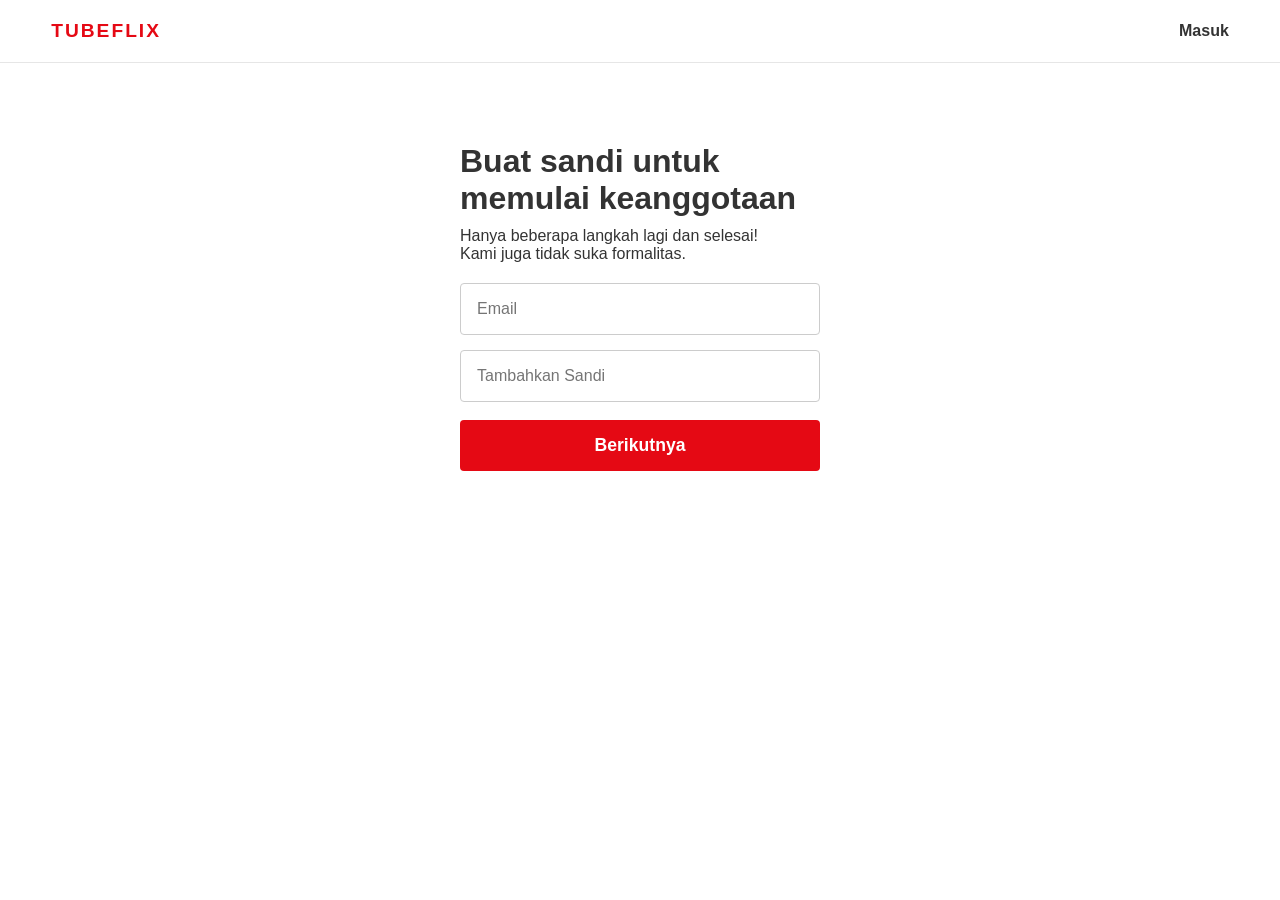
==== signup.html @ f5691da1 "Menambahkan Semua File" ====
<!DOCTYPE html>
<html lang="id">
<head>
    <meta charset="UTF-8">
    <title>Daftar - Tubeflix</title>
    <link rel="stylesheet" href="style.css">
    <style>
        .signup-body { background: white; color: #333; }
        .signup-nav { border-bottom: 1px solid #e6e6e6; background: white; }
        .signup-nav .logo { color: var(--primary-color); }
        .signup-nav a { color: #333; font-weight: bold; font-size: 1.2rem; }
        .signup-container { max-width: 400px; margin: 50px auto; padding: 20px; }
    </style>
</head>
<body class="signup-body">
    <nav class="signup-nav" style="display:flex; justify-content:space-between; padding: 20px 4%;">
        <a href="index.html" class="logo">TUBEFLIX</a>
        <a href="login.html" style="color:#333; font-size: 1rem; align-self:center;">Masuk</a>
    </nav>

    <div class="signup-container">
        <!-- <p style="font-size: 0.9rem; color: #666;">LANGKAH 1 DARI 3</p> -->
        <h2 style="font-size: 2rem; margin: 10px 0;">Buat sandi untuk memulai keanggotaan</h2>
        <p style="margin-bottom: 20px;">Hanya beberapa langkah lagi dan selesai!<br>Kami juga tidak suka formalitas.</p>

        <form action="browse.html">
            <div class="input-group">
                <input type="email" placeholder="Email" style="background: white; border: 1px solid #ccc; color: black;" required>
                <input type="password" placeholder="Tambahkan Sandi" style="background: white; border: 1px solid #ccc; color: black;" required>
            </div>
            <br>
            <button type="submit" class="btn-red" style="width: 100%; padding: 15px; font-size: 1.1rem;">Berikutnya</button>
        </form>
    </div>
</body>
</html>
---- style.css ----
/* Reset & Variables */
:root {
    --primary-color: #e50914; /* Merah Netflix */
    --dark-bg: #141414;
    --light-text: #fff;
    --gray-text: #b3b3b3;
    --input-bg: #333;
}

* {
    box-sizing: border-box;
    margin: 0;
    padding: 0;
    font-family: 'Helvetica Neue', Helvetica, Arial, sans-serif;
}

body {
    background-color: var(--dark-bg);
    color: var(--light-text);
}

a {
    text-decoration: none;
    color: var(--light-text);
}

/* Header / Navbar Style */
header {
    display: flex;
    justify-content: space-between;
    align-items: center;
    padding: 20px 4%;
    background: linear-gradient(to bottom, rgba(0,0,0,0.7) 10%, rgba(0,0,0,0));
    position: fixed;
    top: 0;
    width: 100%;
    z-index: 100;
}

.logo {
    color: var(--primary-color);
    font-size: 2.5rem;
    font-weight: bold;
    text-transform: uppercase;
    letter-spacing: 2px;
}

.btn-red {
    background-color: var(--primary-color);
    color: white;
    padding: 8px 16px;
    border-radius: 4px;
    border: none;
    cursor: pointer;
    font-weight: bold;
}

.btn-red:hover {
    background-color: #f40612;
}

/* Container General */
.container {
    padding: 80px 4%;
}

/* Forms (Login & Signup) */
.form-wrapper {
    background-image: linear-gradient(rgba(0,0,0,0.5), rgba(0,0,0,0.5)), url('https://assets.nflxext.com/ffe/siteui/vlv3/f841d4c7-10e1-40af-bcae-07a3f8dc141a/f6d7434e-d6de-4185-a6d4-c77a2d08737b/US-en-20220502-popsignuptwoweeks-perspective_alpha_website_medium.jpg');
    background-size: cover;
    height: 100vh;
    display: flex;
    align-items: center;
    justify-content: center;
}

.form-box {
    background-color: rgba(0,0,0,0.75);
    padding: 60px;
    border-radius: 8px;
    width: 450px;
    max-width: 100%;
}

.form-box h2 {
    margin-bottom: 20px;
    font-size: 2rem;
}

.input-group {
    display: flex;
    flex-direction: column;
    gap: 15px;
}

input {
    background: var(--input-bg);
    border: none;
    border-radius: 4px;
    color: white;
    padding: 16px;
    font-size: 1rem;
}

.form-help {
    display: flex;
    justify-content: space-between;
    margin-top: 10px;
    font-size: 0.8rem;
    color: var(--gray-text);
}

/* Movie Grid (Browse Page) */
.movie-row {
    margin-bottom: 40px;
}

.movie-row h3 {
    margin-bottom: 10px;
    margin-left: 10px;
}

.row-posters {
    display: flex;
    overflow-y: hidden;
    overflow-x: scroll;
    padding: 20px;
    gap: 10px;
}

.row-posters::-webkit-scrollbar {
    display: none;
}

.poster {
    width: 200px;
    height: 300px; /* Rasio poster */
    background-color: #222;
    border-radius: 4px;
    transition: transform 450ms;
    display: flex;
    align-items: center;
    justify-content: center;
    font-size: 2rem;
    font-weight: bold;
    color: #444;
    flex-shrink: 0; /* Agar tidak mengecil */
}

.poster:hover {
    transform: scale(1.08);
    background-color: #333;
    color: white;
}

/* Account Page */
.account-container {
    max-width: 800px;
    margin: 100px auto;
}

.account-section {
    border-top: 1px solid #333;
    padding: 20px 0;
    display: flex;
    justify-content: space-between;
}


.nav-left {
    display: flex;
    align-items: center;
    gap: 20px;
}

.nav-link {
    color: #e5e5e5;
    font-size: 0.9rem;
    transition: color 0.3s;
}

.nav-link:hover {
    color: #b3b3b3;
}

.nav-link.active {
    color: white;
    font-weight: bold;
    cursor: default;
}

.grid-wrapper {
    padding: 100px 4% 40px 4%;
}

.grid-container {
    display: flex;
    flex-wrap: wrap;
    gap: 10px;
    margin-top: 20px;
}

.grid-container .poster {
    margin-bottom: 20px;
}
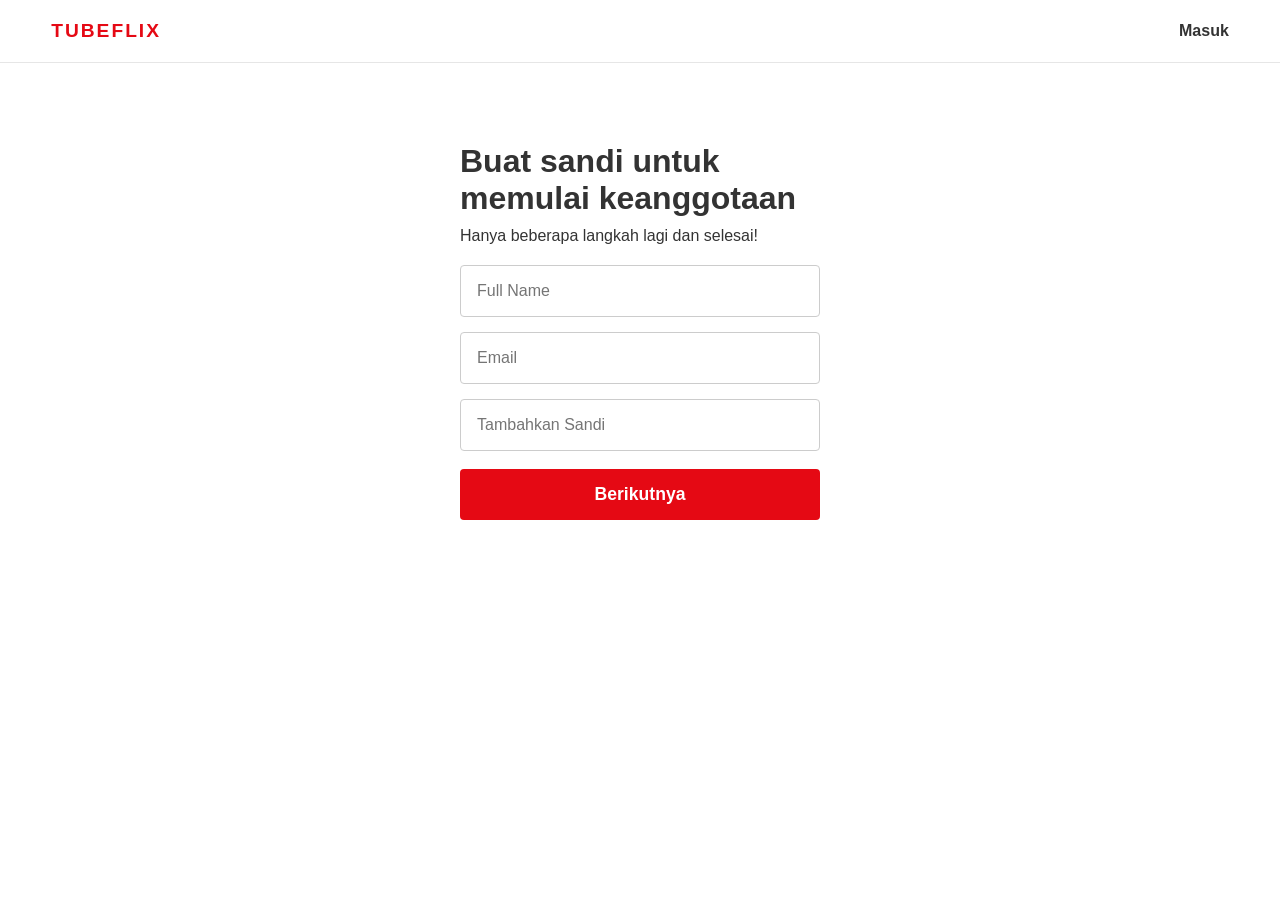
==== commit 1cdff37c: "Menambahkan input pada form daftar" ====
--- a/signup.html
+++ b/signup.html
@@ -21,10 +21,11 @@
     <div class="signup-container">
         <!-- <p style="font-size: 0.9rem; color: #666;">LANGKAH 1 DARI 3</p> -->
         <h2 style="font-size: 2rem; margin: 10px 0;">Buat sandi untuk memulai keanggotaan</h2>
-        <p style="margin-bottom: 20px;">Hanya beberapa langkah lagi dan selesai!<br>Kami juga tidak suka formalitas.</p>
+        <p style="margin-bottom: 20px;">Hanya beberapa langkah lagi dan selesai!</p>
 
         <form action="browse.html">
             <div class="input-group">
+                <input type="fullname" placeholder="Full Name" style="background: white; border: 1px solid #ccc; color: black;" required>
                 <input type="email" placeholder="Email" style="background: white; border: 1px solid #ccc; color: black;" required>
                 <input type="password" placeholder="Tambahkan Sandi" style="background: white; border: 1px solid #ccc; color: black;" required>
             </div>
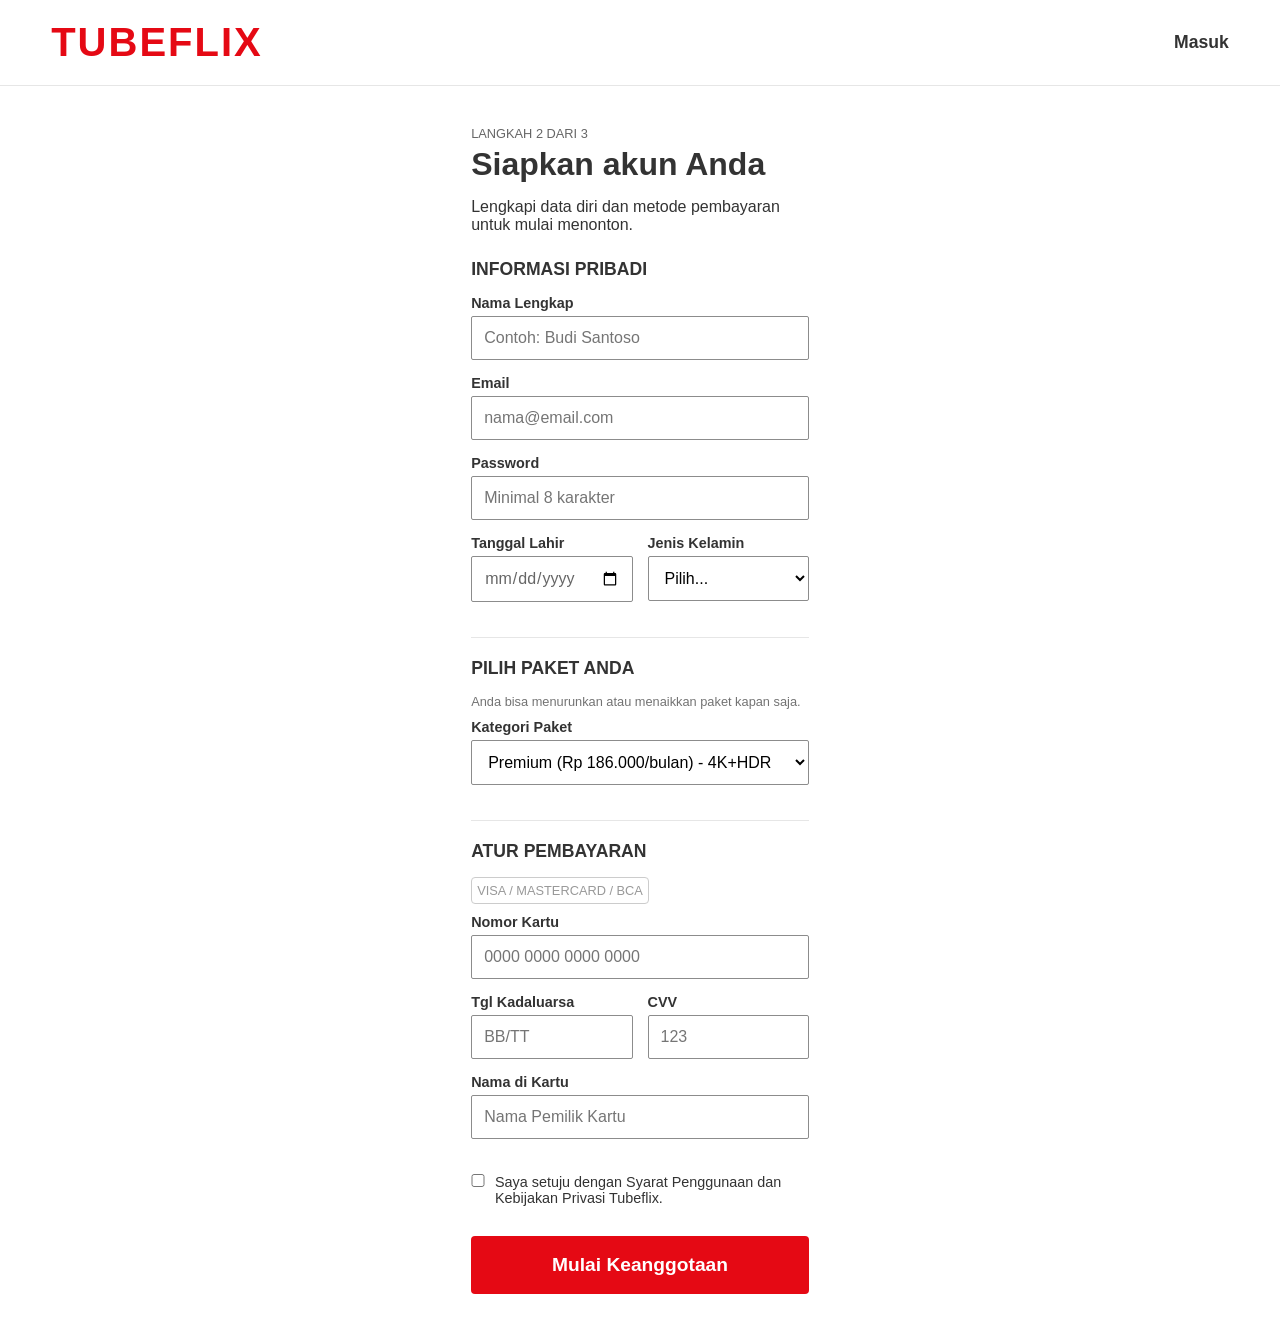
==== commit 8777916f: "Update style.css and signup.html file" ====
--- a/signup.html
+++ b/signup.html
@@ -2,35 +2,100 @@
 <html lang="id">
 <head>
     <meta charset="UTF-8">
-    <title>Daftar - Tubeflix</title>
+    <title>Selesaikan Pendaftaran - Tubeflix</title>
     <link rel="stylesheet" href="style.css">
     <style>
         .signup-body { background: white; color: #333; }
         .signup-nav { border-bottom: 1px solid #e6e6e6; background: white; }
-        .signup-nav .logo { color: var(--primary-color); }
-        .signup-nav a { color: #333; font-weight: bold; font-size: 1.2rem; }
-        .signup-container { max-width: 400px; margin: 50px auto; padding: 20px; }
+        .signup-nav .logo { color: var(--primary-color); text-decoration: none; font-size: 2.5rem; font-weight: bold;}
+        .signup-container { max-width: 440px; margin: 20px auto; padding: 20px 4%; }
+        
+        /* Ikon Kartu Kredit Sederhana dengan CSS */
+        .cc-icons { font-size: 0.8rem; color: #999; border: 1px solid #ccc; padding: 5px; display: inline-block; border-radius: 4px; margin-bottom: 10px;}
     </style>
 </head>
 <body class="signup-body">
-    <nav class="signup-nav" style="display:flex; justify-content:space-between; padding: 20px 4%;">
+    <nav class="signup-nav" style="padding: 20px 4%; display:flex; justify-content:space-between; align-items: center;">
         <a href="index.html" class="logo">TUBEFLIX</a>
-        <a href="login.html" style="color:#333; font-size: 1rem; align-self:center;">Masuk</a>
+        <a href="login.html" style="color:#333; font-weight:bold; font-size: 1.1rem; text-decoration:none;">Masuk</a>
     </nav>
 
     <div class="signup-container">
-        <!-- <p style="font-size: 0.9rem; color: #666;">LANGKAH 1 DARI 3</p> -->
-        <h2 style="font-size: 2rem; margin: 10px 0;">Buat sandi untuk memulai keanggotaan</h2>
-        <p style="margin-bottom: 20px;">Hanya beberapa langkah lagi dan selesai!</p>
+        <p style="font-size: 0.8rem; color: #666;">LANGKAH 2 DARI 3</p>
+        <h2 style="font-size: 2rem; margin: 5px 0 15px 0;">Siapkan akun Anda</h2>
+        <p style="margin-bottom: 25px; color: #333;">Lengkapi data diri dan metode pembayaran untuk mulai menonton.</p>
 
         <form action="browse.html">
-            <div class="input-group">
-                <input type="fullname" placeholder="Full Name" style="background: white; border: 1px solid #ccc; color: black;" required>
-                <input type="email" placeholder="Email" style="background: white; border: 1px solid #ccc; color: black;" required>
-                <input type="password" placeholder="Tambahkan Sandi" style="background: white; border: 1px solid #ccc; color: black;" required>
+            
+            <div class="section-title">Informasi Pribadi</div>
+            
+            <label>Nama Lengkap</label>
+            <input type="text" placeholder="Contoh: Budi Santoso" required>
+
+            <label>Email</label>
+            <input type="email" placeholder="nama@email.com" required>
+
+            <label>Password</label>
+            <input type="password" placeholder="Minimal 8 karakter" required>
+
+            <div class="form-row">
+                <div class="form-col">
+                    <label>Tanggal Lahir</label>
+                    <input type="date" required style="color: #666;"> 
+                </div>
+                <div class="form-col">
+                    <label>Jenis Kelamin</label>
+                    <select required>
+                        <option value="">Pilih...</option>
+                        <option value="pria">Pria</option>
+                        <option value="wanita">Wanita</option>
+                        <option value="lainnya">Lainnya</option>
+                    </select>
+                </div>
             </div>
-            <br>
-            <button type="submit" class="btn-red" style="width: 100%; padding: 15px; font-size: 1.1rem;">Berikutnya</button>
+
+            <div class="form-section">
+                <div class="section-title">Pilih Paket Anda</div>
+                <p class="helper-text">Anda bisa menurunkan atau menaikkan paket kapan saja.</p>
+                
+                <label>Kategori Paket</label>
+                <select required>
+                    <option value="basic">Basic (Rp 65.000/bulan) - 720p</option>
+                    <option value="standard">Standard (Rp 120.000/bulan) - 1080p</option>
+                    <option value="premium" selected>Premium (Rp 186.000/bulan) - 4K+HDR</option>
+                </select>
+            </div>
+
+            <div class="form-section">
+                <div class="section-title">Atur Pembayaran</div>
+                <div class="cc-icons">VISA / MASTERCARD / BCA</div>
+
+                <label>Nomor Kartu</label>
+                <input type="text" placeholder="0000 0000 0000 0000" maxlength="19" required>
+
+                <div class="form-row">
+                    <div class="form-col">
+                        <label>Tgl Kadaluarsa</label>
+                        <input type="text" placeholder="BB/TT" maxlength="5" required>
+                    </div>
+                    <div class="form-col">
+                        <label>CVV</label>
+                        <input type="text" placeholder="123" maxlength="3" required>
+                    </div>
+                </div>
+                
+                <label>Nama di Kartu</label>
+                <input type="text" placeholder="Nama Pemilik Kartu" required>
+            </div>
+
+            <div style="margin: 20px 0; font-size: 0.85rem; color: #737373;">
+                <label style="font-weight: normal; display: flex; gap: 10px; align-items: flex-start;">
+                    <input type="checkbox" required style="width: 20px; margin: 0;">
+                    <span>Saya setuju dengan Syarat Penggunaan dan Kebijakan Privasi Tubeflix.</span>
+                </label>
+            </div>
+
+            <button type="submit" class="btn-red" style="width: 100%; padding: 18px; font-size: 1.2rem; margin-top: 10px;">Mulai Keanggotaan</button>
         </form>
     </div>
 </body>
--- a/style.css
+++ b/style.css
@@ -202,4 +202,60 @@
 
 .grid-container .poster {
     margin-bottom: 20px;
+}
+
+label {
+    display: block;
+    margin-bottom: 5px;
+    font-weight: bold;
+    color: #333;
+    font-size: 0.9rem;
+}
+
+.signup-container input, 
+.signup-container select {
+    width: 100%;
+    padding: 12px;
+    margin-bottom: 15px;
+    border: 1px solid #8c8c8c;
+    border-radius: 2px;
+    font-size: 1rem;
+    background: white;
+    color: black;
+}
+
+.signup-container input:focus,
+.signup-container select:focus {
+    border-color: #0071eb;
+    outline: none;
+}
+
+.form-row {
+    display: flex;
+    gap: 15px;
+}
+
+.form-col {
+    flex: 1;
+}
+
+.form-section {
+    margin-top: 20px;
+    margin-bottom: 10px;
+    padding-top: 20px;
+    border-top: 1px solid #e6e6e6;
+}
+
+.section-title {
+    font-size: 1.1rem;
+    color: #333;
+    margin-bottom: 15px;
+    text-transform: uppercase;
+    font-weight: bold;
+}
+
+.helper-text {
+    font-size: 0.8rem;
+    color: #737373;
+    margin-bottom: 10px;
 }
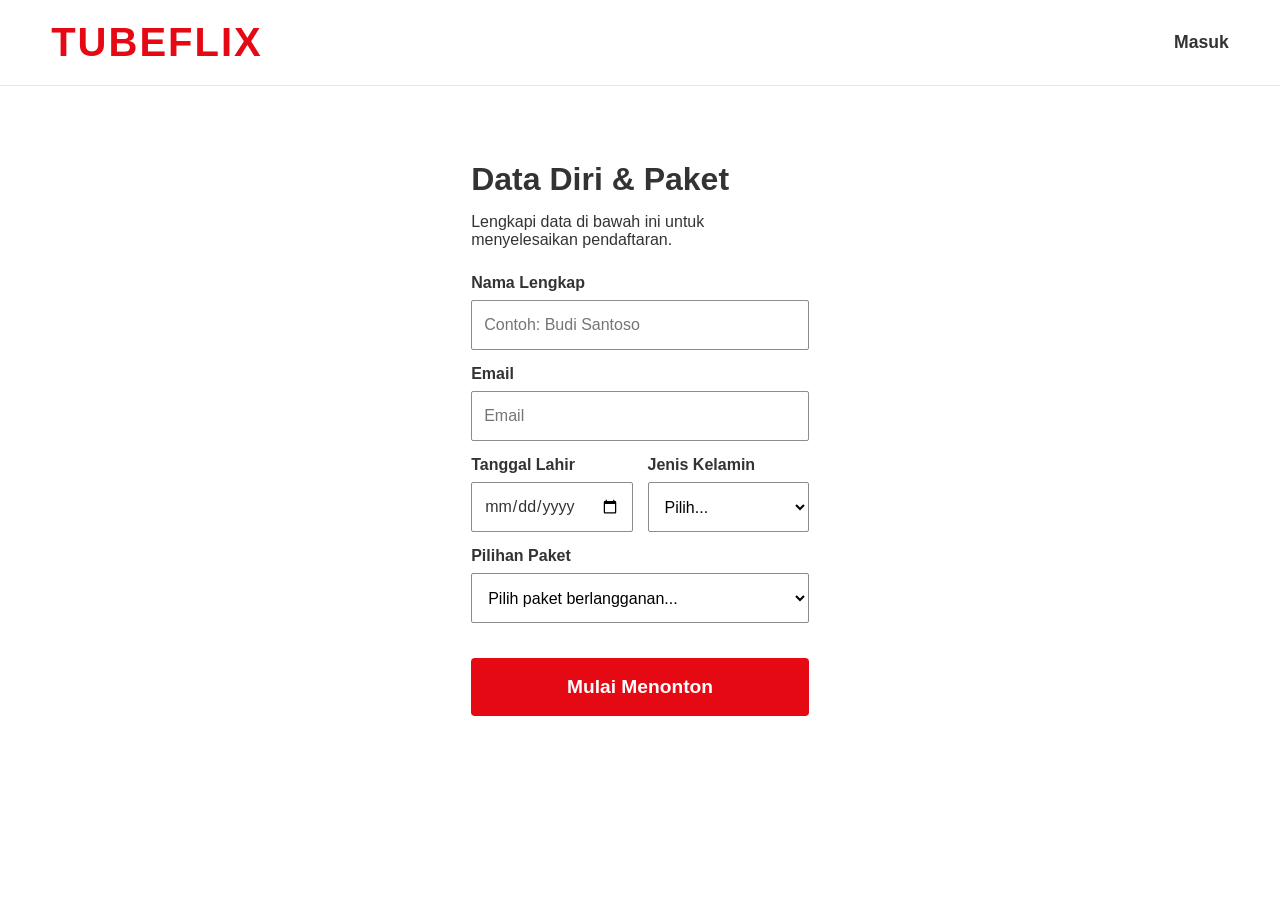
==== commit 5de7d978: "modify style.css and signup.html file" ====
--- a/signup.html
+++ b/signup.html
@@ -2,16 +2,33 @@
 <html lang="id">
 <head>
     <meta charset="UTF-8">
-    <title>Selesaikan Pendaftaran - Tubeflix</title>
+    <title>Lengkapi Data - Tubeflix</title>
     <link rel="stylesheet" href="style.css">
     <style>
+        /* Style spesifik halaman ini */
         .signup-body { background: white; color: #333; }
         .signup-nav { border-bottom: 1px solid #e6e6e6; background: white; }
         .signup-nav .logo { color: var(--primary-color); text-decoration: none; font-size: 2.5rem; font-weight: bold;}
-        .signup-container { max-width: 440px; margin: 20px auto; padding: 20px 4%; }
+        .signup-container { max-width: 440px; margin: 50px auto; padding: 20px 4%; }
         
-        /* Ikon Kartu Kredit Sederhana dengan CSS */
-        .cc-icons { font-size: 0.8rem; color: #999; border: 1px solid #ccc; padding: 5px; display: inline-block; border-radius: 4px; margin-bottom: 10px;}
+        /* Overwrite style input agar background putih (khusus halaman ini) */
+        .signup-container input, 
+        .signup-container select {
+            width: 100%;
+            padding: 12px;
+            margin-bottom: 15px;
+            border: 1px solid #8c8c8c;
+            border-radius: 2px;
+            font-size: 1rem;
+            background: white;
+            color: black;
+        }
+        
+        /* Layout 2 kolom untuk tanggal lahir & gender */
+        .form-row { display: flex; gap: 15px; }
+        .form-col { flex: 1; }
+        
+        label { font-weight: bold; display: block; margin-bottom: 5px; }
     </style>
 </head>
 <body class="signup-body">
@@ -21,27 +38,22 @@
     </nav>
 
     <div class="signup-container">
-        <p style="font-size: 0.8rem; color: #666;">LANGKAH 2 DARI 3</p>
-        <h2 style="font-size: 2rem; margin: 5px 0 15px 0;">Siapkan akun Anda</h2>
-        <p style="margin-bottom: 25px; color: #333;">Lengkapi data diri dan metode pembayaran untuk mulai menonton.</p>
+        <!-- <p style="font-size: 0.8rem; color: #666;">LANGKAH 2 DARI 2</p> -->
+        <h2 style="font-size: 2rem; margin: 5px 0 15px 0;">Data Diri & Paket</h2>
+        <p style="margin-bottom: 25px; color: #333;">Lengkapi data di bawah ini untuk menyelesaikan pendaftaran.</p>
 
         <form action="browse.html">
-            
-            <div class="section-title">Informasi Pribadi</div>
             
             <label>Nama Lengkap</label>
             <input type="text" placeholder="Contoh: Budi Santoso" required>
 
             <label>Email</label>
-            <input type="email" placeholder="nama@email.com" required>
-
-            <label>Password</label>
-            <input type="password" placeholder="Minimal 8 karakter" required>
+            <input type="email" placeholder="Email" required>
 
             <div class="form-row">
                 <div class="form-col">
                     <label>Tanggal Lahir</label>
-                    <input type="date" required style="color: #666;"> 
+                    <input type="date" required style="color: #333;"> 
                 </div>
                 <div class="form-col">
                     <label>Jenis Kelamin</label>
@@ -54,48 +66,16 @@
                 </div>
             </div>
 
-            <div class="form-section">
-                <div class="section-title">Pilih Paket Anda</div>
-                <p class="helper-text">Anda bisa menurunkan atau menaikkan paket kapan saja.</p>
-                
-                <label>Kategori Paket</label>
-                <select required>
-                    <option value="basic">Basic (Rp 65.000/bulan) - 720p</option>
-                    <option value="standard">Standard (Rp 120.000/bulan) - 1080p</option>
-                    <option value="premium" selected>Premium (Rp 186.000/bulan) - 4K+HDR</option>
-                </select>
-            </div>
+            <label>Pilihan Paket</label>
+            <select required>
+                <option value="" disabled selected>Pilih paket berlangganan...</option>
+                <option value="mobile">Ponsel (Rp 54.000/bulan) - 480p</option>
+                <option value="basic">Dasar (Rp 120.000/bulan) - 720p</option>
+                <option value="standard">Standar (Rp 153.000/bulan) - 1080p</option>
+                <option value="premium">Premium (Rp 186.000/bulan) - 4K HDR</option>
+            </select>
 
-            <div class="form-section">
-                <div class="section-title">Atur Pembayaran</div>
-                <div class="cc-icons">VISA / MASTERCARD / BCA</div>
-
-                <label>Nomor Kartu</label>
-                <input type="text" placeholder="0000 0000 0000 0000" maxlength="19" required>
-
-                <div class="form-row">
-                    <div class="form-col">
-                        <label>Tgl Kadaluarsa</label>
-                        <input type="text" placeholder="BB/TT" maxlength="5" required>
-                    </div>
-                    <div class="form-col">
-                        <label>CVV</label>
-                        <input type="text" placeholder="123" maxlength="3" required>
-                    </div>
-                </div>
-                
-                <label>Nama di Kartu</label>
-                <input type="text" placeholder="Nama Pemilik Kartu" required>
-            </div>
-
-            <div style="margin: 20px 0; font-size: 0.85rem; color: #737373;">
-                <label style="font-weight: normal; display: flex; gap: 10px; align-items: flex-start;">
-                    <input type="checkbox" required style="width: 20px; margin: 0;">
-                    <span>Saya setuju dengan Syarat Penggunaan dan Kebijakan Privasi Tubeflix.</span>
-                </label>
-            </div>
-
-            <button type="submit" class="btn-red" style="width: 100%; padding: 18px; font-size: 1.2rem; margin-top: 10px;">Mulai Keanggotaan</button>
+            <button type="submit" class="btn-red" style="width: 100%; padding: 18px; font-size: 1.2rem; margin-top: 20px;">Mulai Menonton</button>
         </form>
     </div>
 </body>
--- a/style.css
+++ b/style.css
@@ -204,27 +204,45 @@
     margin-bottom: 20px;
 }
 
-label {
+
+.signup-body {
+    background-color: #ffffff;
+    color: #333333;
+}
+
+.signup-nav {
+    border-bottom: 1px solid #e6e6e6;
+    background-color: #ffffff;
+}
+
+.signup-container {
+    max-width: 440px;
+    margin: 0 auto;
+    padding: 60px 20px;
+}
+
+.signup-container label {
     display: block;
-    margin-bottom: 5px;
-    font-weight: bold;
+    margin-bottom: 8px;
+    font-weight: bold;
+    font-size: 1rem;
     color: #333;
-    font-size: 0.9rem;
 }
 
 .signup-container input, 
 .signup-container select {
     width: 100%;
-    padding: 12px;
-    margin-bottom: 15px;
+    height: 50px;
+    padding: 10px;
+    margin-bottom: 20px;
     border: 1px solid #8c8c8c;
     border-radius: 2px;
     font-size: 1rem;
-    background: white;
-    color: black;
-}
-
-.signup-container input:focus,
+    background-color: #fff;
+    color: #000;
+}
+
+.signup-container input:focus, 
 .signup-container select:focus {
     border-color: #0071eb;
     outline: none;
@@ -239,23 +257,9 @@
     flex: 1;
 }
 
-.form-section {
-    margin-top: 20px;
-    margin-bottom: 10px;
-    padding-top: 20px;
-    border-top: 1px solid #e6e6e6;
-}
-
-.section-title {
-    font-size: 1.1rem;
-    color: #333;
-    margin-bottom: 15px;
-    text-transform: uppercase;
-    font-weight: bold;
-}
-
-.helper-text {
-    font-size: 0.8rem;
-    color: #737373;
-    margin-bottom: 10px;
+.signup-container .btn-red {
+    margin-top: 10px;
+    font-size: 1.2rem;
+    padding: 16px;
+    width: 100%;
 }
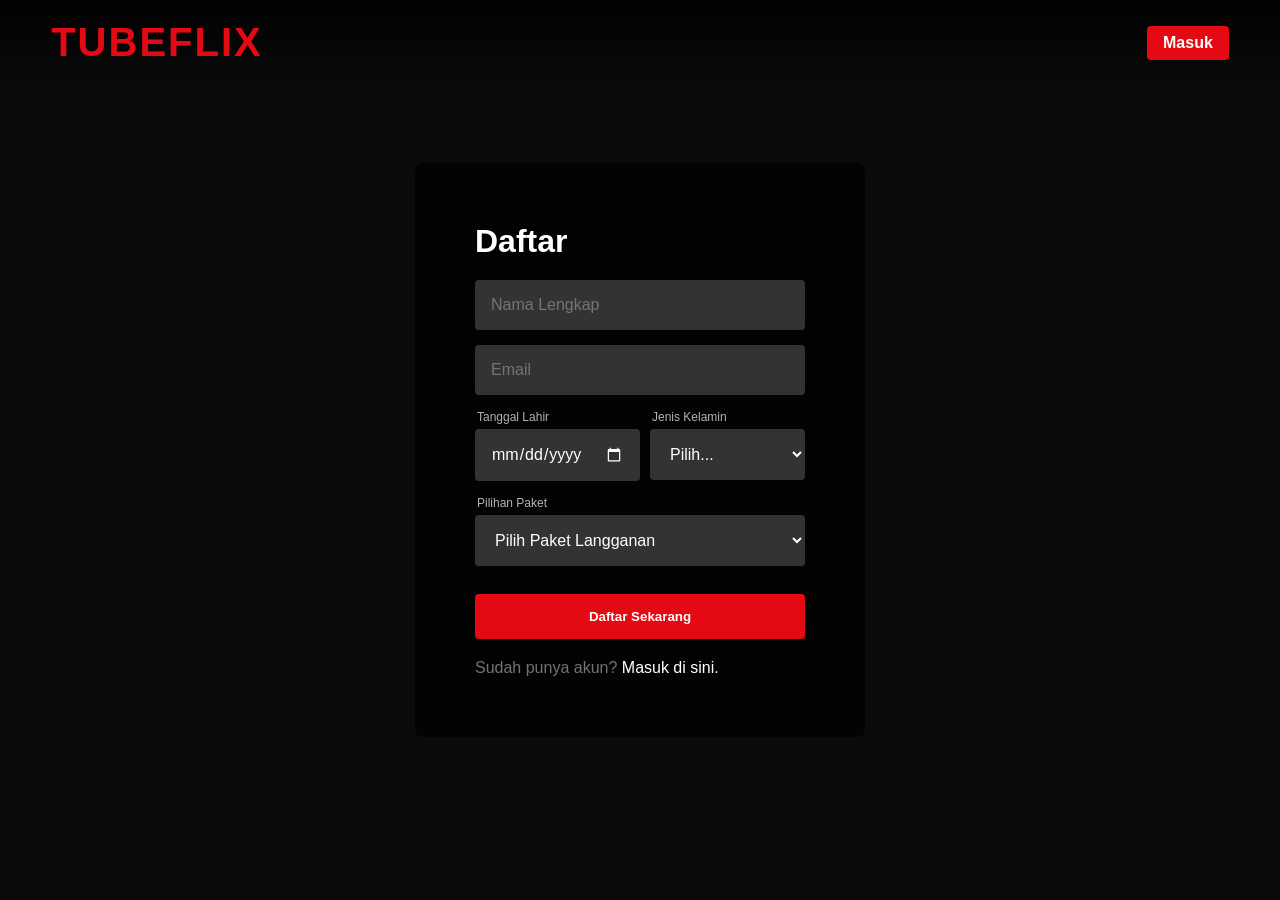
==== commit 1c946bec: "Modify style.css and signup.html file" ====
--- a/signup.html
+++ b/signup.html
@@ -2,81 +2,61 @@
 <html lang="id">
 <head>
     <meta charset="UTF-8">
-    <title>Lengkapi Data - Tubeflix</title>
+    <title>Mulai Berlangganan - Tubeflix</title>
     <link rel="stylesheet" href="style.css">
-    <style>
-        /* Style spesifik halaman ini */
-        .signup-body { background: white; color: #333; }
-        .signup-nav { border-bottom: 1px solid #e6e6e6; background: white; }
-        .signup-nav .logo { color: var(--primary-color); text-decoration: none; font-size: 2.5rem; font-weight: bold;}
-        .signup-container { max-width: 440px; margin: 50px auto; padding: 20px 4%; }
-        
-        /* Overwrite style input agar background putih (khusus halaman ini) */
-        .signup-container input, 
-        .signup-container select {
-            width: 100%;
-            padding: 12px;
-            margin-bottom: 15px;
-            border: 1px solid #8c8c8c;
-            border-radius: 2px;
-            font-size: 1rem;
-            background: white;
-            color: black;
-        }
-        
-        /* Layout 2 kolom untuk tanggal lahir & gender */
-        .form-row { display: flex; gap: 15px; }
-        .form-col { flex: 1; }
-        
-        label { font-weight: bold; display: block; margin-bottom: 5px; }
-    </style>
 </head>
-<body class="signup-body">
-    <nav class="signup-nav" style="padding: 20px 4%; display:flex; justify-content:space-between; align-items: center;">
+<body>
+    <header>
         <a href="index.html" class="logo">TUBEFLIX</a>
-        <a href="login.html" style="color:#333; font-weight:bold; font-size: 1.1rem; text-decoration:none;">Masuk</a>
-    </nav>
+        <a href="login.html" class="btn-red">Masuk</a>
+    </header>
 
-    <div class="signup-container">
-        <!-- <p style="font-size: 0.8rem; color: #666;">LANGKAH 2 DARI 2</p> -->
-        <h2 style="font-size: 2rem; margin: 5px 0 15px 0;">Data Diri & Paket</h2>
-        <p style="margin-bottom: 25px; color: #333;">Lengkapi data di bawah ini untuk menyelesaikan pendaftaran.</p>
+    <div class="form-wrapper">
+        <div class="form-box">
+            <h2>Daftar</h2>
+            <form action="browse.html">
+                
+                <div class="input-group">
+                    
+                    <input type="nama-lengkap" placeholder="Nama Lengkap" required>
+                    <input type="email" placeholder="Email" required>
 
-        <form action="browse.html">
-            
-            <label>Nama Lengkap</label>
-            <input type="text" placeholder="Contoh: Budi Santoso" required>
+                    <div class="form-row">
+                        <div class="form-col">
+                            <label class="input-label">Tanggal Lahir</label>
+                            <input type="date" required class="dark-input">
+                        </div>
+                        <div class="form-col">
+                            <label class="input-label">Jenis Kelamin</label>
+                            <select required class="dark-input">
+                                <option value="" disabled selected>Pilih...</option>
+                                <option value="pria">Pria</option>
+                                <option value="wanita">Wanita</option>
+                            </select>
+                        </div>
+                    </div>
 
-            <label>Email</label>
-            <input type="email" placeholder="Email" required>
+                    <div>
+                        <label class="input-label">Pilihan Paket</label>
+                        <select required class="dark-input">
+                            <option value="" disabled selected>Pilih Paket Langganan</option>
+                            <option value="mobile">Ponsel - Rp 54.000 (480p)</option>
+                            <option value="basic">Dasar - Rp 120.000 (720p)</option>
+                            <option value="standard">Standar - Rp 153.000 (1080p)</option>
+                            <option value="premium">Premium - Rp 186.000 (4K)</option>
+                        </select>
+                    </div>
 
-            <div class="form-row">
-                <div class="form-col">
-                    <label>Tanggal Lahir</label>
-                    <input type="date" required style="color: #333;"> 
                 </div>
-                <div class="form-col">
-                    <label>Jenis Kelamin</label>
-                    <select required>
-                        <option value="">Pilih...</option>
-                        <option value="pria">Pria</option>
-                        <option value="wanita">Wanita</option>
-                        <option value="lainnya">Lainnya</option>
-                    </select>
+
+                <br>
+                <button type="submit" class="btn-red" style="width: 100%; padding: 15px; margin-top: 10px;">Daftar Sekarang</button>
+                
+                <div style="margin-top: 20px; color: #737373;">
+                    Sudah punya akun? <a href="login.html" style="color: white;">Masuk di sini.</a>
                 </div>
-            </div>
-
-            <label>Pilihan Paket</label>
-            <select required>
-                <option value="" disabled selected>Pilih paket berlangganan...</option>
-                <option value="mobile">Ponsel (Rp 54.000/bulan) - 480p</option>
-                <option value="basic">Dasar (Rp 120.000/bulan) - 720p</option>
-                <option value="standard">Standar (Rp 153.000/bulan) - 1080p</option>
-                <option value="premium">Premium (Rp 186.000/bulan) - 4K HDR</option>
-            </select>
-
-            <button type="submit" class="btn-red" style="width: 100%; padding: 18px; font-size: 1.2rem; margin-top: 20px;">Mulai Menonton</button>
-        </form>
+            </form>
+        </div>
     </div>
 </body>
 </html>
--- a/style.css
+++ b/style.css
@@ -204,62 +204,42 @@
     margin-bottom: 20px;
 }
 
-
-.signup-body {
-    background-color: #ffffff;
-    color: #333333;
-}
-
-.signup-nav {
-    border-bottom: 1px solid #e6e6e6;
-    background-color: #ffffff;
-}
-
-.signup-container {
-    max-width: 440px;
-    margin: 0 auto;
-    padding: 60px 20px;
-}
-
-.signup-container label {
-    display: block;
-    margin-bottom: 8px;
-    font-weight: bold;
-    font-size: 1rem;
-    color: #333;
-}
-
-.signup-container input, 
-.signup-container select {
-    width: 100%;
-    height: 50px;
-    padding: 10px;
-    margin-bottom: 20px;
-    border: 1px solid #8c8c8c;
-    border-radius: 2px;
-    font-size: 1rem;
-    background-color: #fff;
-    color: #000;
-}
-
-.signup-container input:focus, 
-.signup-container select:focus {
-    border-color: #0071eb;
-    outline: none;
-}
-
 .form-row {
     display: flex;
-    gap: 15px;
+    gap: 10px;
 }
 
 .form-col {
     flex: 1;
 }
 
-.signup-container .btn-red {
-    margin-top: 10px;
-    font-size: 1.2rem;
+.input-label {
+    font-size: 0.75rem;
+    color: #b3b3b3;
+    margin-bottom: 5px;
+    display: block;
+    margin-left: 2px;
+}
+
+.dark-input {
+    background: #333;
+    border: none;
+    border-radius: 4px;
+    color: white;
     padding: 16px;
     width: 100%;
+    font-size: 1rem;
+    outline: none;
+    
+    color-scheme: dark; 
+}
+
+.dark-input option {
+    background-color: #141414;
+    color: white;
+    padding: 10px;
+}
+
+.dark-input:focus {
+    background-color: #454545;
 }
